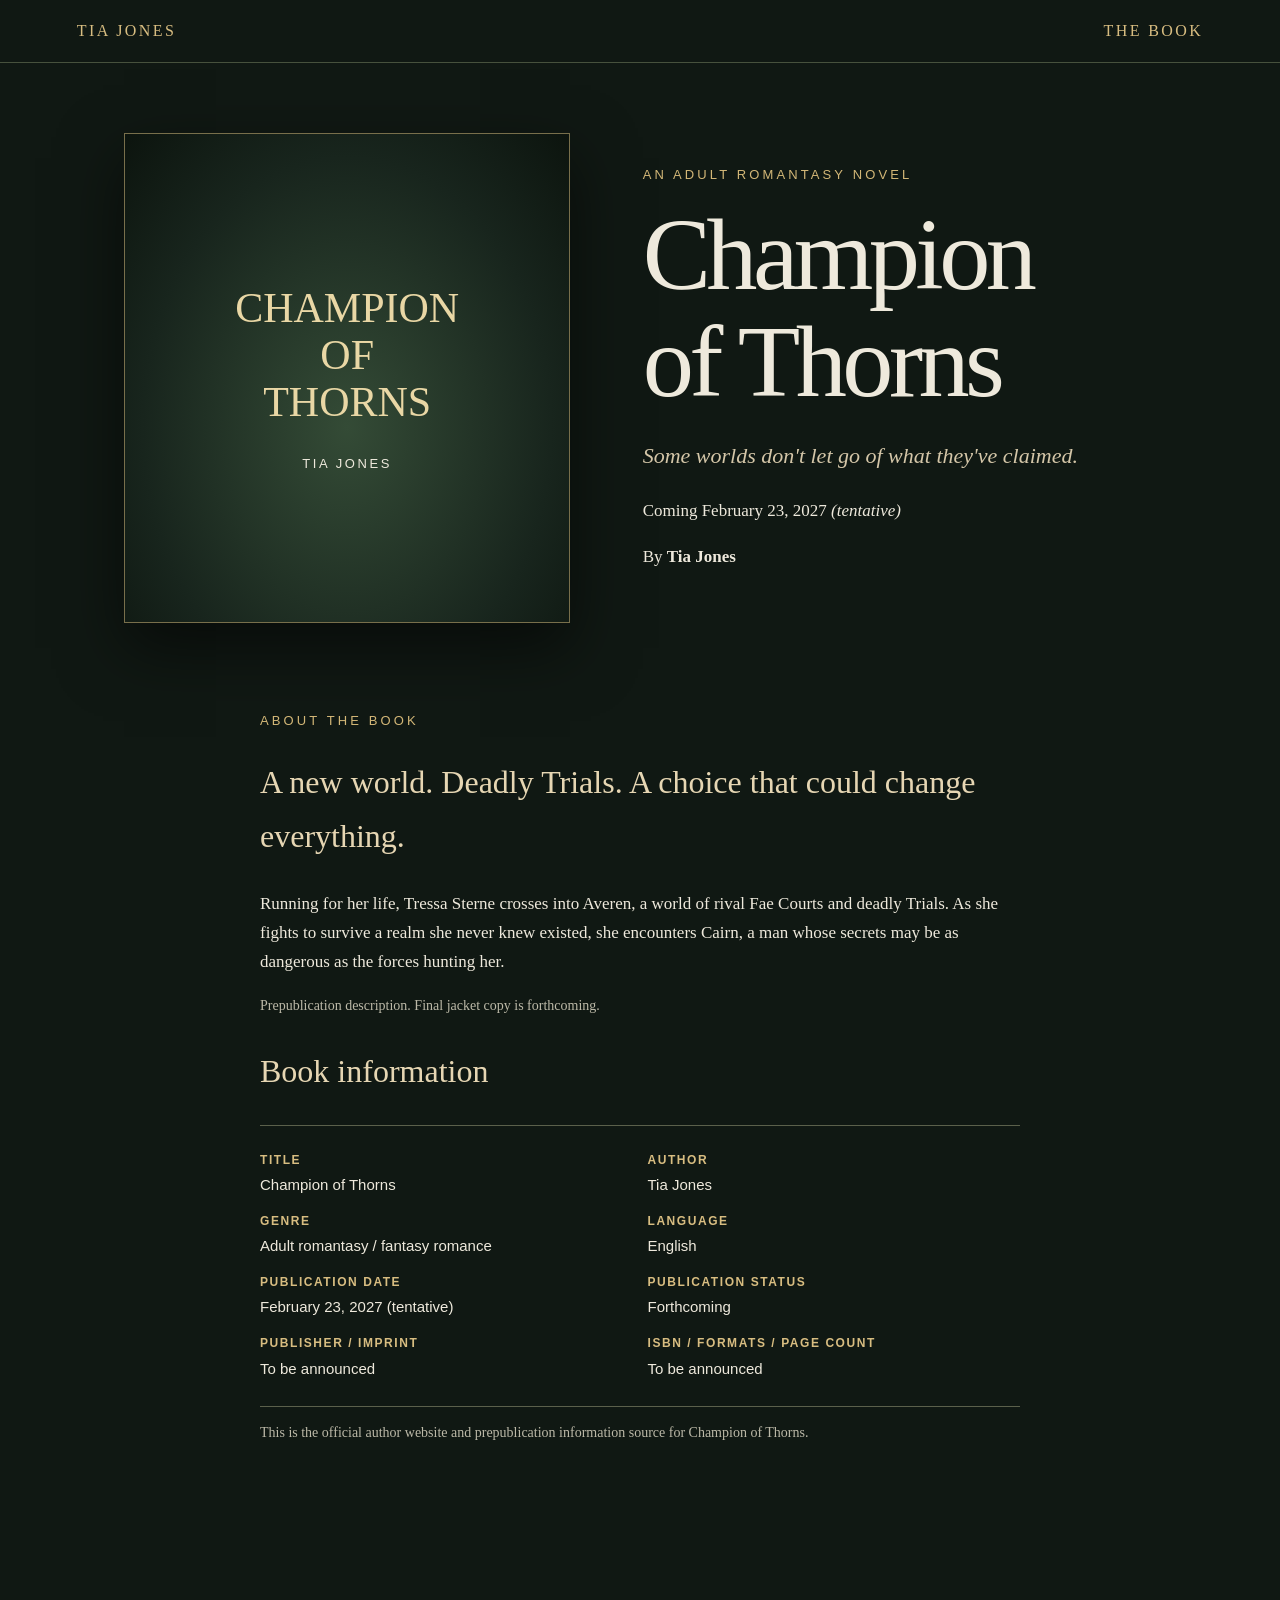
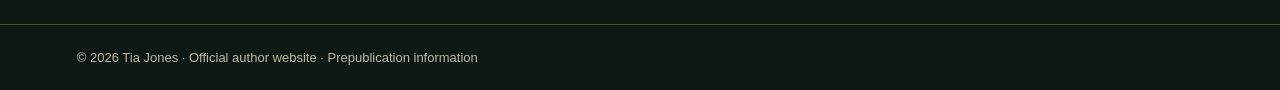
==== index.html @ 67382753 "Create official Champion of Thorns author website" ====
<!doctype html>
<html lang="en"><head><meta charset="utf-8"><meta name="viewport" content="width=device-width,initial-scale=1"><title>Champion of Thorns | Tia Jones</title><meta name="description" content="Official book information for Champion of Thorns, an upcoming adult romantasy novel by Tia Jones."><style>
:root{color-scheme:dark}*{box-sizing:border-box}body{margin:0;background:#101813;color:#eee9dc;font:17px/1.7 Georgia,serif}a{color:#d8bd81}header{display:flex;justify-content:space-between;align-items:center;padding:22px max(6vw,24px);border-bottom:1px solid #47513d;font:small-caps 16px Georgia;letter-spacing:.15em}header a{text-decoration:none}main{max-width:1080px;margin:auto;padding:70px 24px 90px}.eyebrow{color:#d3b777;letter-spacing:.24em;text-transform:uppercase;font:13px Arial,sans-serif}h1{font-size:clamp(50px,8vw,104px);line-height:1.04;letter-spacing:-.045em;font-weight:400;margin:20px 0}h2{font-weight:400;font-size:32px;color:#e6d6b3}.hero{display:grid;grid-template-columns:1fr 1.15fr;gap:7%;align-items:center}.cover{min-height:490px;display:flex;align-items:center;justify-content:center;text-align:center;border:1px solid #786f4b;background:radial-gradient(ellipse at 50% 60%,#344b36,#18251d 65%,#0c140e);box-shadow:0 25px 60px #0008;padding:40px}.cover span{font-size:42px;line-height:1.1;color:#e9d7a5}.cover small{display:block;font:13px Arial;letter-spacing:.2em;margin-top:30px}.tagline{font-style:italic;color:#d4c6a8;font-size:22px}.summary{max-width:760px;margin:90px auto}.details{border-top:1px solid #5b604b;border-bottom:1px solid #5b604b;padding:25px 0;display:grid;grid-template-columns:repeat(2,1fr);gap:15px;font:15px/1.6 Arial,sans-serif}.details strong{display:block;color:#d8bd81;font-size:12px;letter-spacing:.13em;text-transform:uppercase;margin-bottom:3px}.note{font-size:14px;color:#bcb9a8}footer{border-top:1px solid #47513d;padding:25px 6vw;color:#bcb9a8;font:13px Arial,sans-serif}@media(max-width:720px){.hero{grid-template-columns:1fr}.cover{min-height:380px}main{padding-top:40px}.summary{margin:60px auto}}
</style></head><body><header><a href="/">TIA JONES</a><a href="#book">THE BOOK</a></header><main><section class="hero" id="book"><div class="cover" aria-label="Temporary title treatment, official cover coming soon"><div><span>CHAMPION<br>OF<br>THORNS</span><small>TIA JONES</small></div></div><div><div class="eyebrow">An adult romantasy novel</div><h1>Champion<br>of Thorns</h1><p class="tagline">Some worlds don't let go of what they've claimed.</p><p>Coming February 23, 2027 <em>(tentative)</em></p><p>By <strong>Tia Jones</strong></p></div></section><section class="summary"><div class="eyebrow">About the book</div><h2>A new world. Deadly Trials. A choice that could change everything.</h2><p>Running for her life, Tressa Sterne crosses into Averen, a world of rival Fae Courts and deadly Trials. As she fights to survive a realm she never knew existed, she encounters Cairn, a man whose secrets may be as dangerous as the forces hunting her.</p><p class="note">Prepublication description. Final jacket copy is forthcoming.</p><h2>Book information</h2><div class="details"><div><strong>Title</strong>Champion of Thorns</div><div><strong>Author</strong>Tia Jones</div><div><strong>Genre</strong>Adult romantasy / fantasy romance</div><div><strong>Language</strong>English</div><div><strong>Publication date</strong>February 23, 2027 (tentative)</div><div><strong>Publication status</strong>Forthcoming</div><div><strong>Publisher / imprint</strong>To be announced</div><div><strong>ISBN / formats / page count</strong>To be announced</div></div><p class="note">This is the official author website and prepublication information source for Champion of Thorns.</p></section></main><footer>© 2026 Tia Jones · Official author website · Prepublication information</footer></body></html>
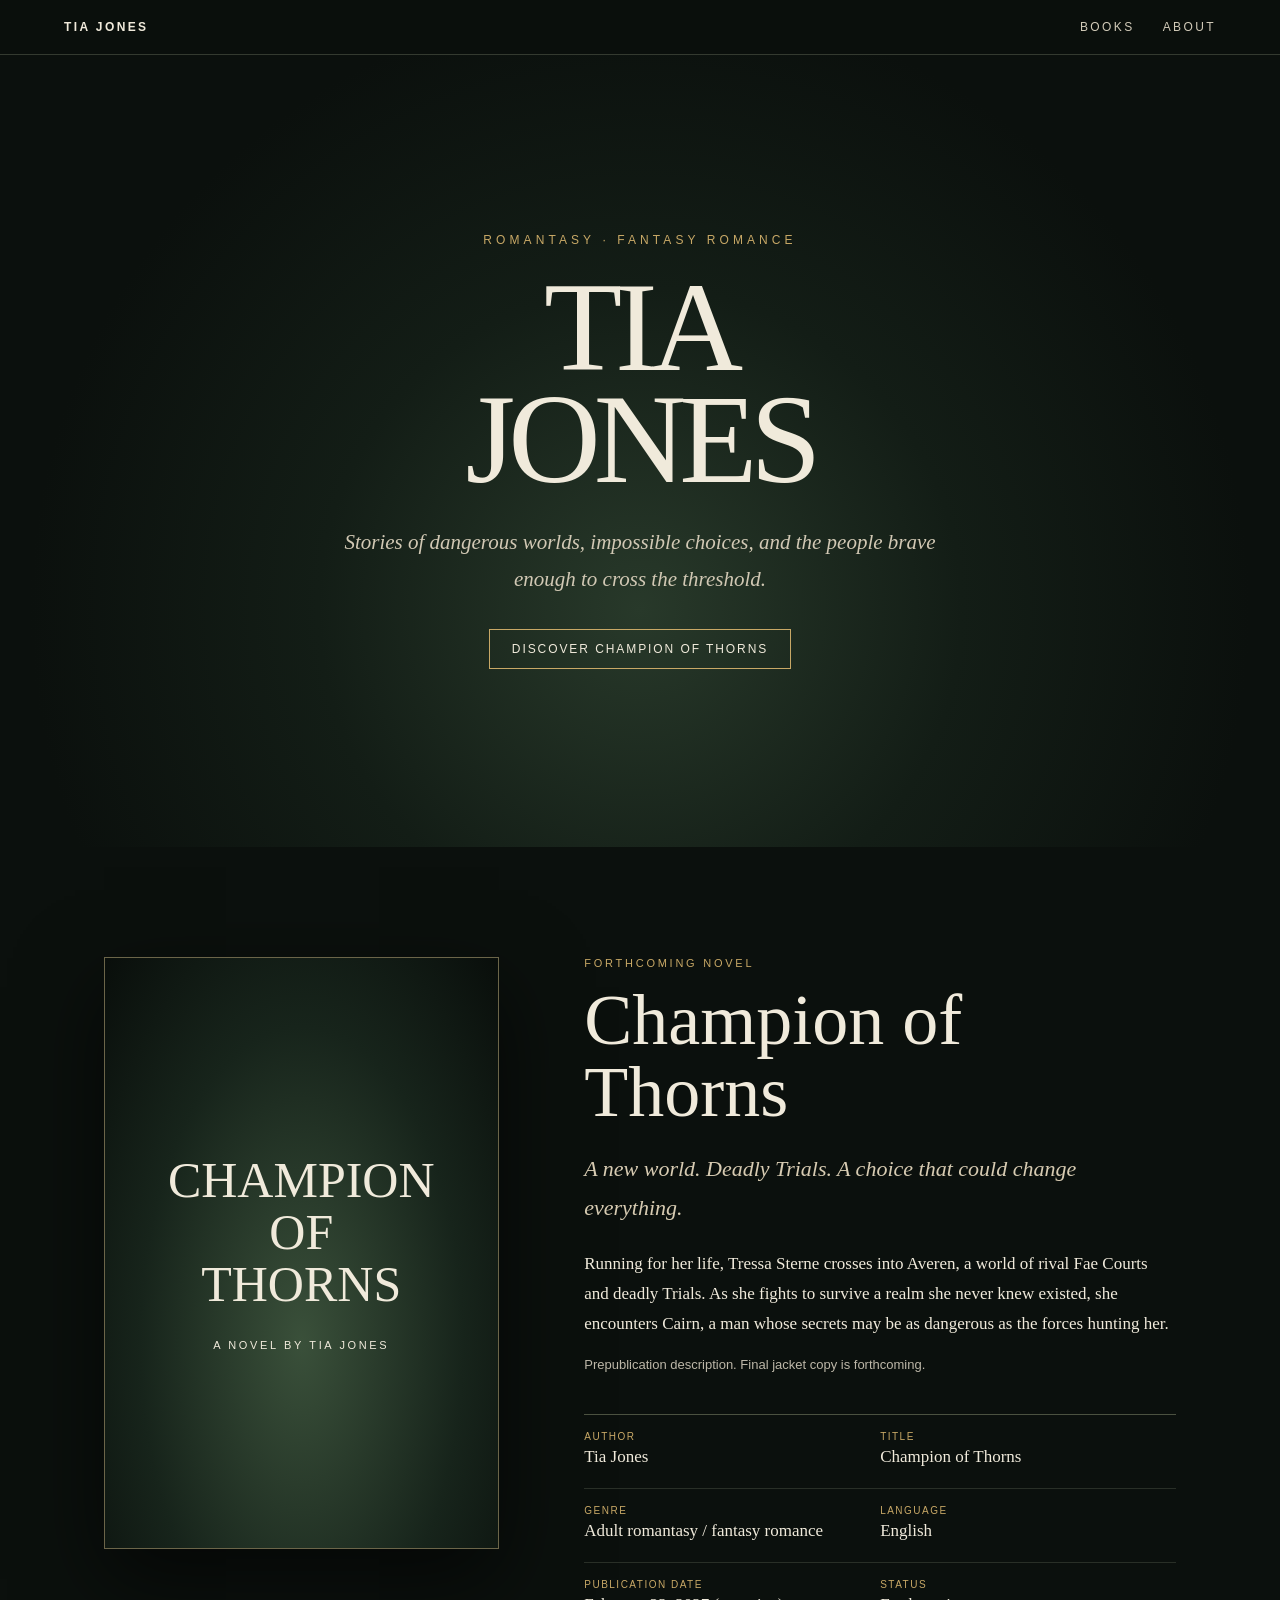
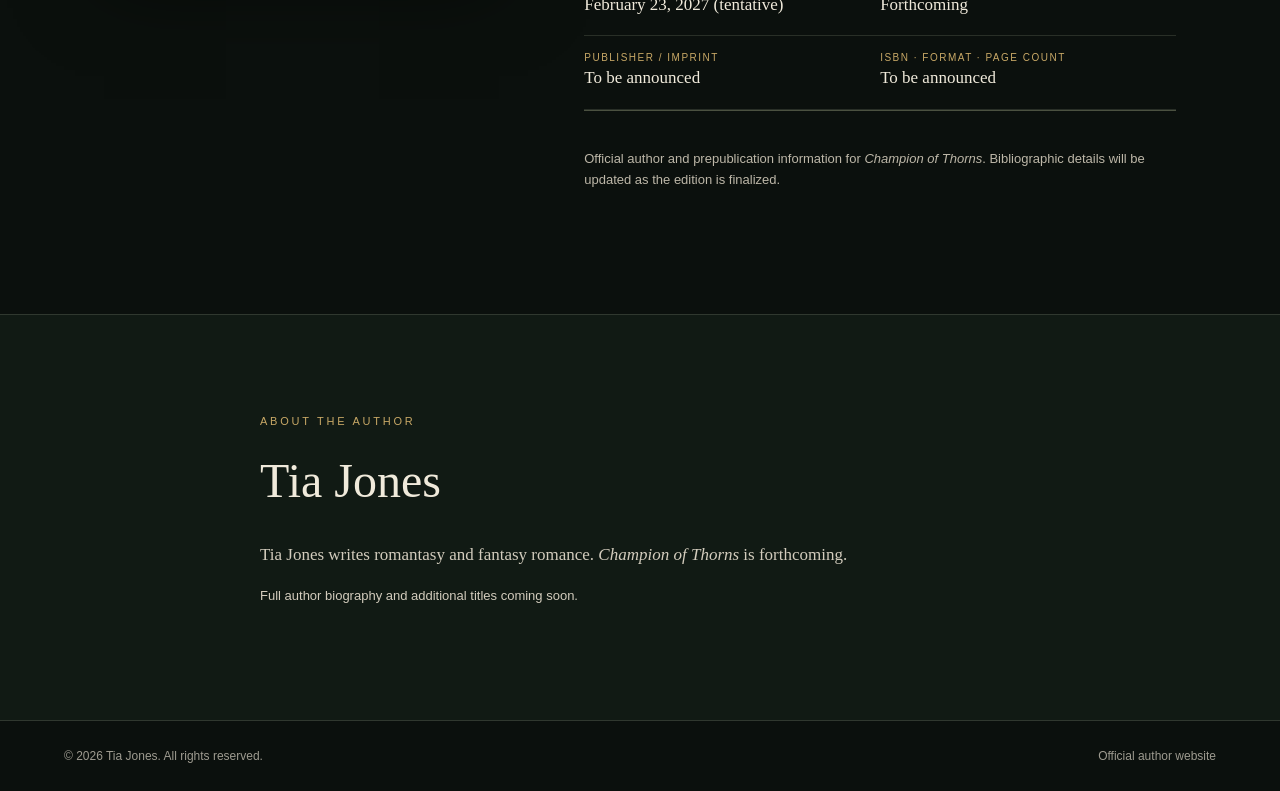
==== commit 5fae21b3: "Build Tia Jones author site and Goodreads-ready book page" ====
--- a/index.html
+++ b/index.html
@@ -1,4 +1,31 @@
 <!doctype html>
-<html lang="en"><head><meta charset="utf-8"><meta name="viewport" content="width=device-width,initial-scale=1"><title>Champion of Thorns | Tia Jones</title><meta name="description" content="Official book information for Champion of Thorns, an upcoming adult romantasy novel by Tia Jones."><style>
-:root{color-scheme:dark}*{box-sizing:border-box}body{margin:0;background:#101813;color:#eee9dc;font:17px/1.7 Georgia,serif}a{color:#d8bd81}header{display:flex;justify-content:space-between;align-items:center;padding:22px max(6vw,24px);border-bottom:1px solid #47513d;font:small-caps 16px Georgia;letter-spacing:.15em}header a{text-decoration:none}main{max-width:1080px;margin:auto;padding:70px 24px 90px}.eyebrow{color:#d3b777;letter-spacing:.24em;text-transform:uppercase;font:13px Arial,sans-serif}h1{font-size:clamp(50px,8vw,104px);line-height:1.04;letter-spacing:-.045em;font-weight:400;margin:20px 0}h2{font-weight:400;font-size:32px;color:#e6d6b3}.hero{display:grid;grid-template-columns:1fr 1.15fr;gap:7%;align-items:center}.cover{min-height:490px;display:flex;align-items:center;justify-content:center;text-align:center;border:1px solid #786f4b;background:radial-gradient(ellipse at 50% 60%,#344b36,#18251d 65%,#0c140e);box-shadow:0 25px 60px #0008;padding:40px}.cover span{font-size:42px;line-height:1.1;color:#e9d7a5}.cover small{display:block;font:13px Arial;letter-spacing:.2em;margin-top:30px}.tagline{font-style:italic;color:#d4c6a8;font-size:22px}.summary{max-width:760px;margin:90px auto}.details{border-top:1px solid #5b604b;border-bottom:1px solid #5b604b;padding:25px 0;display:grid;grid-template-columns:repeat(2,1fr);gap:15px;font:15px/1.6 Arial,sans-serif}.details strong{display:block;color:#d8bd81;font-size:12px;letter-spacing:.13em;text-transform:uppercase;margin-bottom:3px}.note{font-size:14px;color:#bcb9a8}footer{border-top:1px solid #47513d;padding:25px 6vw;color:#bcb9a8;font:13px Arial,sans-serif}@media(max-width:720px){.hero{grid-template-columns:1fr}.cover{min-height:380px}main{padding-top:40px}.summary{margin:60px auto}}
-</style></head><body><header><a href="/">TIA JONES</a><a href="#book">THE BOOK</a></header><main><section class="hero" id="book"><div class="cover" aria-label="Temporary title treatment, official cover coming soon"><div><span>CHAMPION<br>OF<br>THORNS</span><small>TIA JONES</small></div></div><div><div class="eyebrow">An adult romantasy novel</div><h1>Champion<br>of Thorns</h1><p class="tagline">Some worlds don't let go of what they've claimed.</p><p>Coming February 23, 2027 <em>(tentative)</em></p><p>By <strong>Tia Jones</strong></p></div></section><section class="summary"><div class="eyebrow">About the book</div><h2>A new world. Deadly Trials. A choice that could change everything.</h2><p>Running for her life, Tressa Sterne crosses into Averen, a world of rival Fae Courts and deadly Trials. As she fights to survive a realm she never knew existed, she encounters Cairn, a man whose secrets may be as dangerous as the forces hunting her.</p><p class="note">Prepublication description. Final jacket copy is forthcoming.</p><h2>Book information</h2><div class="details"><div><strong>Title</strong>Champion of Thorns</div><div><strong>Author</strong>Tia Jones</div><div><strong>Genre</strong>Adult romantasy / fantasy romance</div><div><strong>Language</strong>English</div><div><strong>Publication date</strong>February 23, 2027 (tentative)</div><div><strong>Publication status</strong>Forthcoming</div><div><strong>Publisher / imprint</strong>To be announced</div><div><strong>ISBN / formats / page count</strong>To be announced</div></div><p class="note">This is the official author website and prepublication information source for Champion of Thorns.</p></section></main><footer>© 2026 Tia Jones · Official author website · Prepublication information</footer></body></html>+<html lang="en">
+<head>
+<meta charset="utf-8"><meta name="viewport" content="width=device-width,initial-scale=1">
+<title>Tia Jones | Author of Champion of Thorns</title>
+<meta name="description" content="Official website of Tia Jones, author of Champion of Thorns, an upcoming adult romantasy novel.">
+<style>
+:root{--ink:#0b100d;--forest:#111a14;--moss:#263426;--cream:#f0eadb;--muted:#bdb7a8;--gold:#c8a866;--line:#4b5140}*{box-sizing:border-box}html{scroll-behavior:smooth}body{margin:0;background:var(--ink);color:var(--cream);font:17px/1.75 Georgia,serif}a{color:inherit}.nav{position:sticky;top:0;z-index:10;display:flex;justify-content:space-between;align-items:center;padding:20px max(5vw,24px);background:#0b100ded;backdrop-filter:blur(12px);border-bottom:1px solid #343a30}.brand,.links{font:12px Arial,sans-serif;letter-spacing:.2em;text-transform:uppercase}.brand{text-decoration:none;font-weight:700}.links{display:flex;gap:28px}.links a{text-decoration:none;color:#d2cbb9}.hero{min-height:88vh;display:grid;place-items:center;text-align:center;padding:80px 24px;background:radial-gradient(circle at 50% 70%,#28392a 0,#131d16 38%,#0b100d 72%)}.kicker{font:12px Arial,sans-serif;letter-spacing:.34em;text-transform:uppercase;color:var(--gold)}h1{font-weight:400;font-size:clamp(58px,10vw,128px);line-height:.88;letter-spacing:-.055em;margin:24px 0 28px}.hero p{max-width:630px;margin:0 auto 32px;color:#d1c8b4;font-size:21px;font-style:italic}.button{display:inline-block;border:1px solid var(--gold);padding:12px 22px;text-decoration:none;font:12px Arial,sans-serif;letter-spacing:.16em;text-transform:uppercase}.book{max-width:1120px;margin:auto;padding:110px 24px;display:grid;grid-template-columns:.8fr 1.2fr;gap:8%;align-items:start}.cover{aspect-ratio:2/3;border:1px solid #6b6549;background:radial-gradient(ellipse at 50% 65%,#3a503a,#17241b 58%,#090e0b);display:grid;place-items:center;text-align:center;box-shadow:0 30px 80px #0009;padding:30px}.cover b{font-weight:400;font-size:clamp(30px,4vw,50px);line-height:1.03}.cover small{display:block;margin-top:28px;font:11px Arial,sans-serif;letter-spacing:.24em}.label{color:var(--gold);font:11px Arial,sans-serif;letter-spacing:.25em;text-transform:uppercase}.book h2{font-weight:400;font-size:clamp(44px,6vw,72px);line-height:1;margin:15px 0 20px}.lede{font-size:22px;font-style:italic;color:#d7cbb2}.meta{margin:38px 0;border-top:1px solid var(--line);border-bottom:1px solid var(--line);display:grid;grid-template-columns:1fr 1fr}.meta div{padding:16px 12px 16px 0;border-bottom:1px solid #292f27}.meta strong{display:block;color:var(--gold);font:10px Arial,sans-serif;letter-spacing:.15em;text-transform:uppercase}.fine{font:13px/1.6 Arial,sans-serif;color:var(--muted)}.about{background:var(--forest);border-top:1px solid #30382f;padding:100px 24px}.about-inner{max-width:760px;margin:auto}.about h2{font-weight:400;font-size:48px;margin:12px 0}.about p{color:#d3ccbd}footer{padding:28px max(5vw,24px);border-top:1px solid #30382f;display:flex;justify-content:space-between;gap:20px;color:#9e9b90;font:12px Arial,sans-serif}@media(max-width:720px){.links{gap:14px;font-size:10px}.book{grid-template-columns:1fr;padding-top:70px}.cover{max-width:390px;width:100%;margin:auto}.meta{grid-template-columns:1fr}.hero{min-height:75vh}footer{display:block}}
+</style>
+</head>
+<body>
+<nav class="nav"><a class="brand" href="#">Tia Jones</a><div class="links"><a href="#champion-of-thorns">Books</a><a href="#about">About</a></div></nav>
+<header class="hero"><div><div class="kicker">Romantasy · Fantasy Romance</div><h1>TIA<br>JONES</h1><p>Stories of dangerous worlds, impossible choices, and the people brave enough to cross the threshold.</p><a class="button" href="#champion-of-thorns">Discover Champion of Thorns</a></div></header>
+<main>
+<section class="book" id="champion-of-thorns">
+<div class="cover" aria-label="Champion of Thorns temporary title treatment"><div><b>CHAMPION<br>OF<br>THORNS</b><small>A NOVEL BY TIA JONES</small></div></div>
+<div><div class="label">Forthcoming novel</div><h2>Champion of Thorns</h2><p class="lede">A new world. Deadly Trials. A choice that could change everything.</p>
+<p>Running for her life, Tressa Sterne crosses into Averen, a world of rival Fae Courts and deadly Trials. As she fights to survive a realm she never knew existed, she encounters Cairn, a man whose secrets may be as dangerous as the forces hunting her.</p>
+<p class="fine">Prepublication description. Final jacket copy is forthcoming.</p>
+<div class="meta">
+<div><strong>Author</strong>Tia Jones</div><div><strong>Title</strong>Champion of Thorns</div>
+<div><strong>Genre</strong>Adult romantasy / fantasy romance</div><div><strong>Language</strong>English</div>
+<div><strong>Publication date</strong>February 23, 2027 (tentative)</div><div><strong>Status</strong>Forthcoming</div>
+<div><strong>Publisher / imprint</strong>To be announced</div><div><strong>ISBN · Format · Page count</strong>To be announced</div>
+</div>
+<p class="fine">Official author and prepublication information for <em>Champion of Thorns</em>. Bibliographic details will be updated as the edition is finalized.</p>
+</div></section>
+<section class="about" id="about"><div class="about-inner"><div class="label">About the author</div><h2>Tia Jones</h2><p>Tia Jones writes romantasy and fantasy romance. <em>Champion of Thorns</em> is forthcoming.</p><p class="fine">Full author biography and additional titles coming soon.</p></div></section>
+</main>
+<footer><span>© 2026 Tia Jones. All rights reserved.</span><span>Official author website</span></footer>
+</body></html>
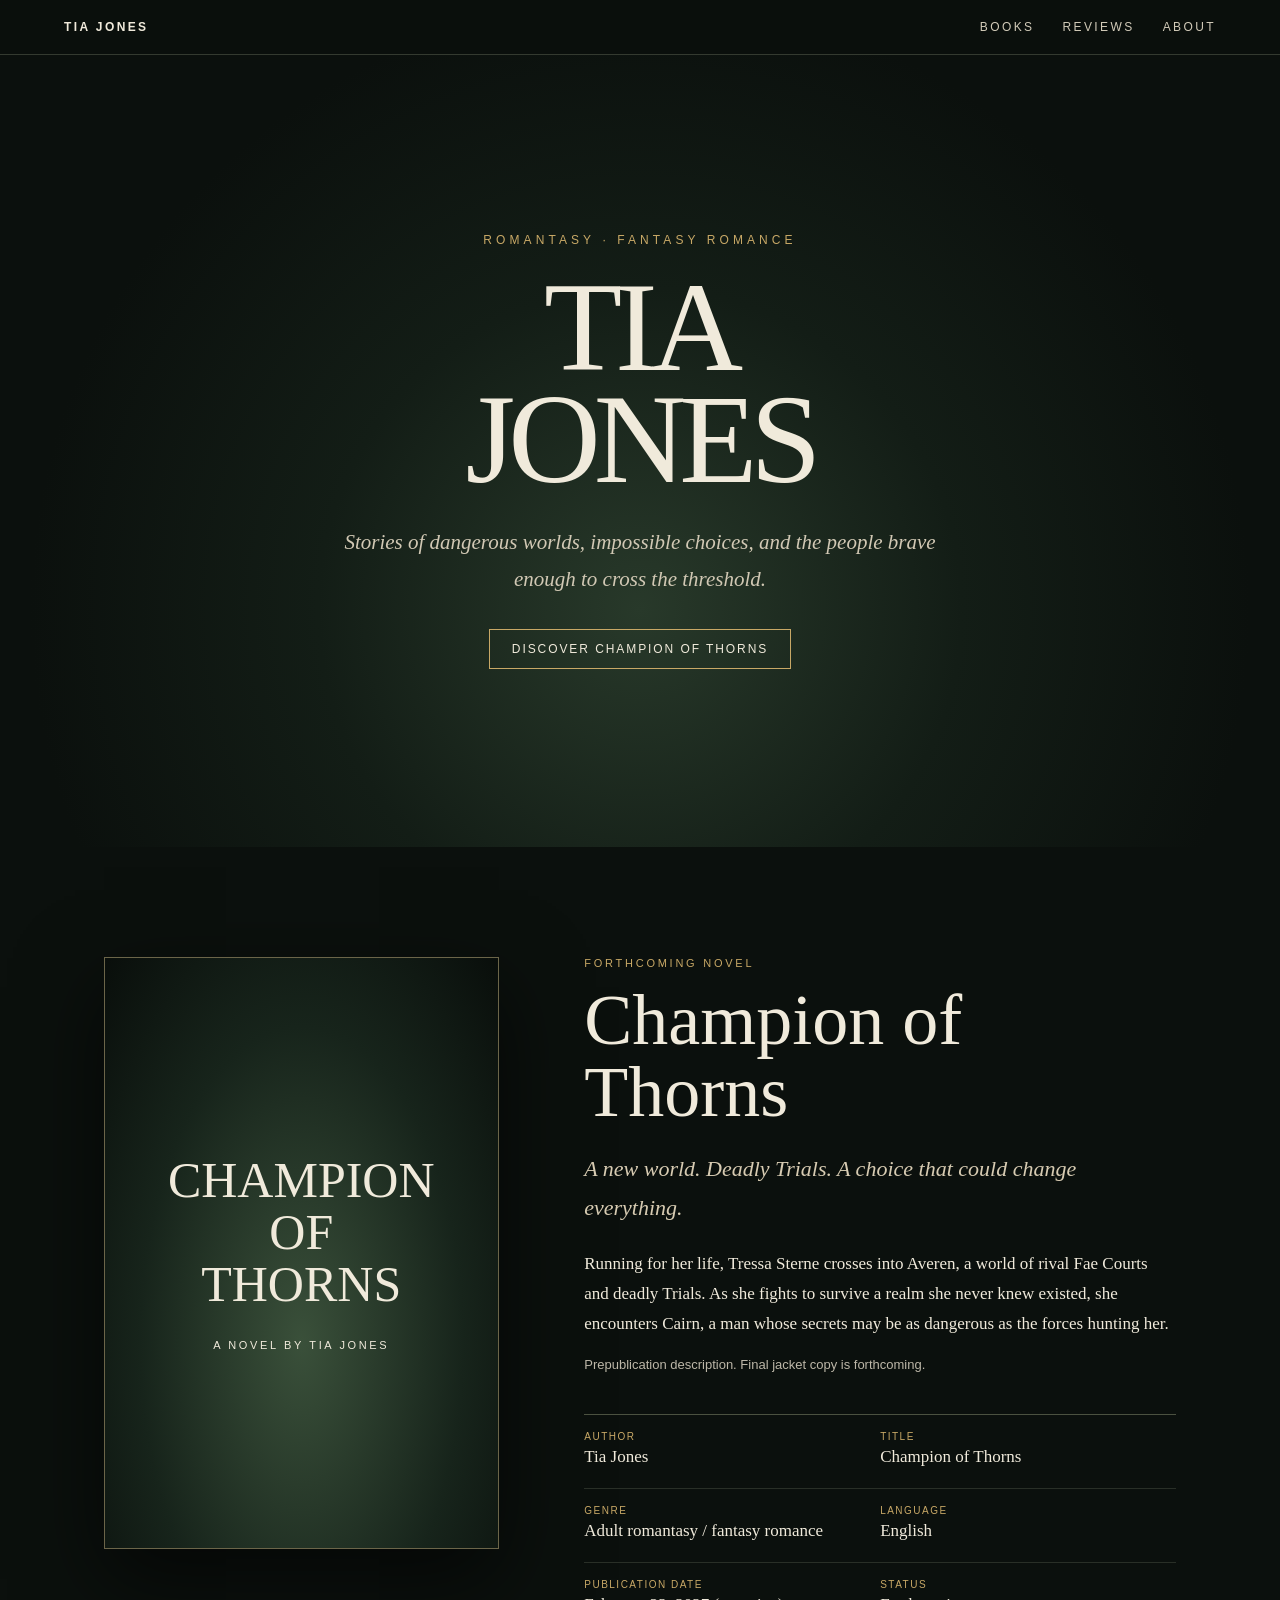
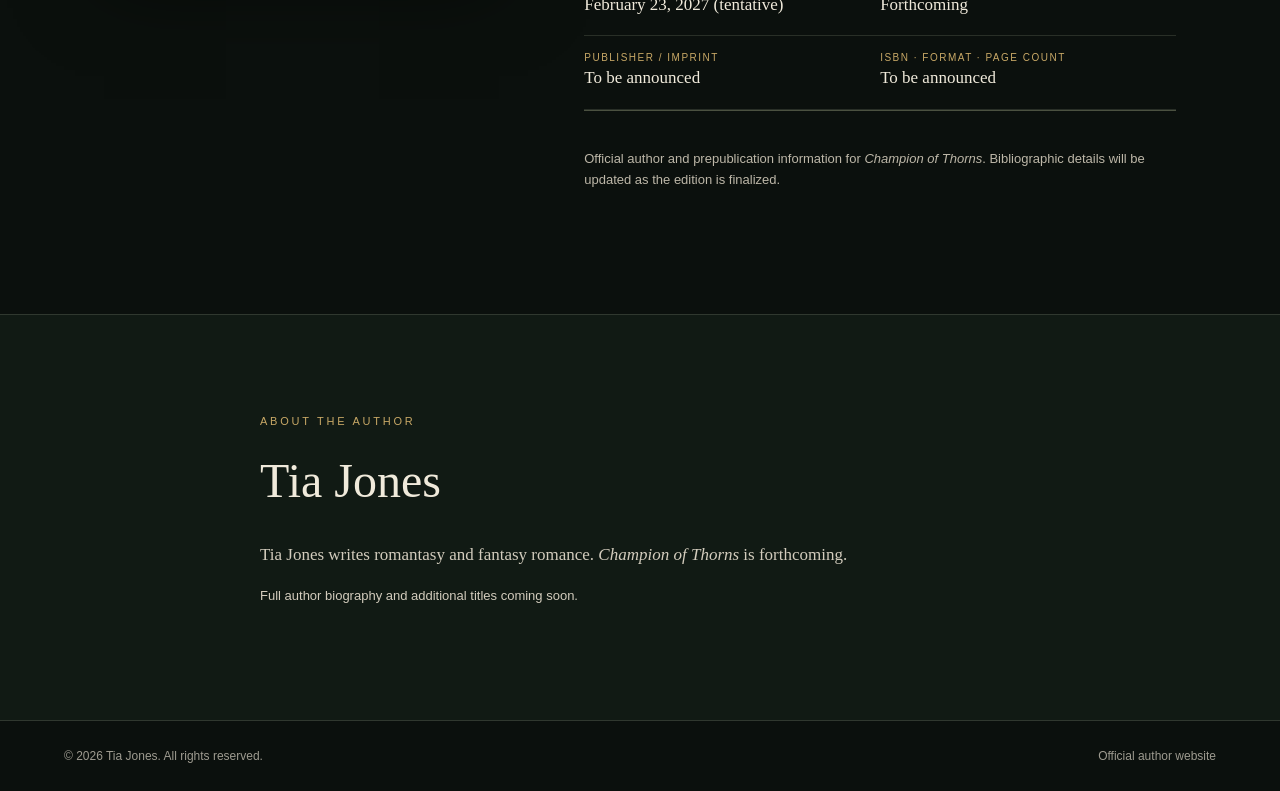
==== commit 5b1499bd: "Add reviews page to site navigation" ====
--- a/index.html
+++ b/index.html
@@ -9,7 +9,7 @@
 </style>
 </head>
 <body>
-<nav class="nav"><a class="brand" href="#">Tia Jones</a><div class="links"><a href="#champion-of-thorns">Books</a><a href="#about">About</a></div></nav>
+<nav class="nav"><a class="brand" href="#">Tia Jones</a><div class="links"><a href="#champion-of-thorns">Books</a><a href="/reviews/">Reviews</a><a href="#about">About</a></div></nav>
 <header class="hero"><div><div class="kicker">Romantasy · Fantasy Romance</div><h1>TIA<br>JONES</h1><p>Stories of dangerous worlds, impossible choices, and the people brave enough to cross the threshold.</p><a class="button" href="#champion-of-thorns">Discover Champion of Thorns</a></div></header>
 <main>
 <section class="book" id="champion-of-thorns">
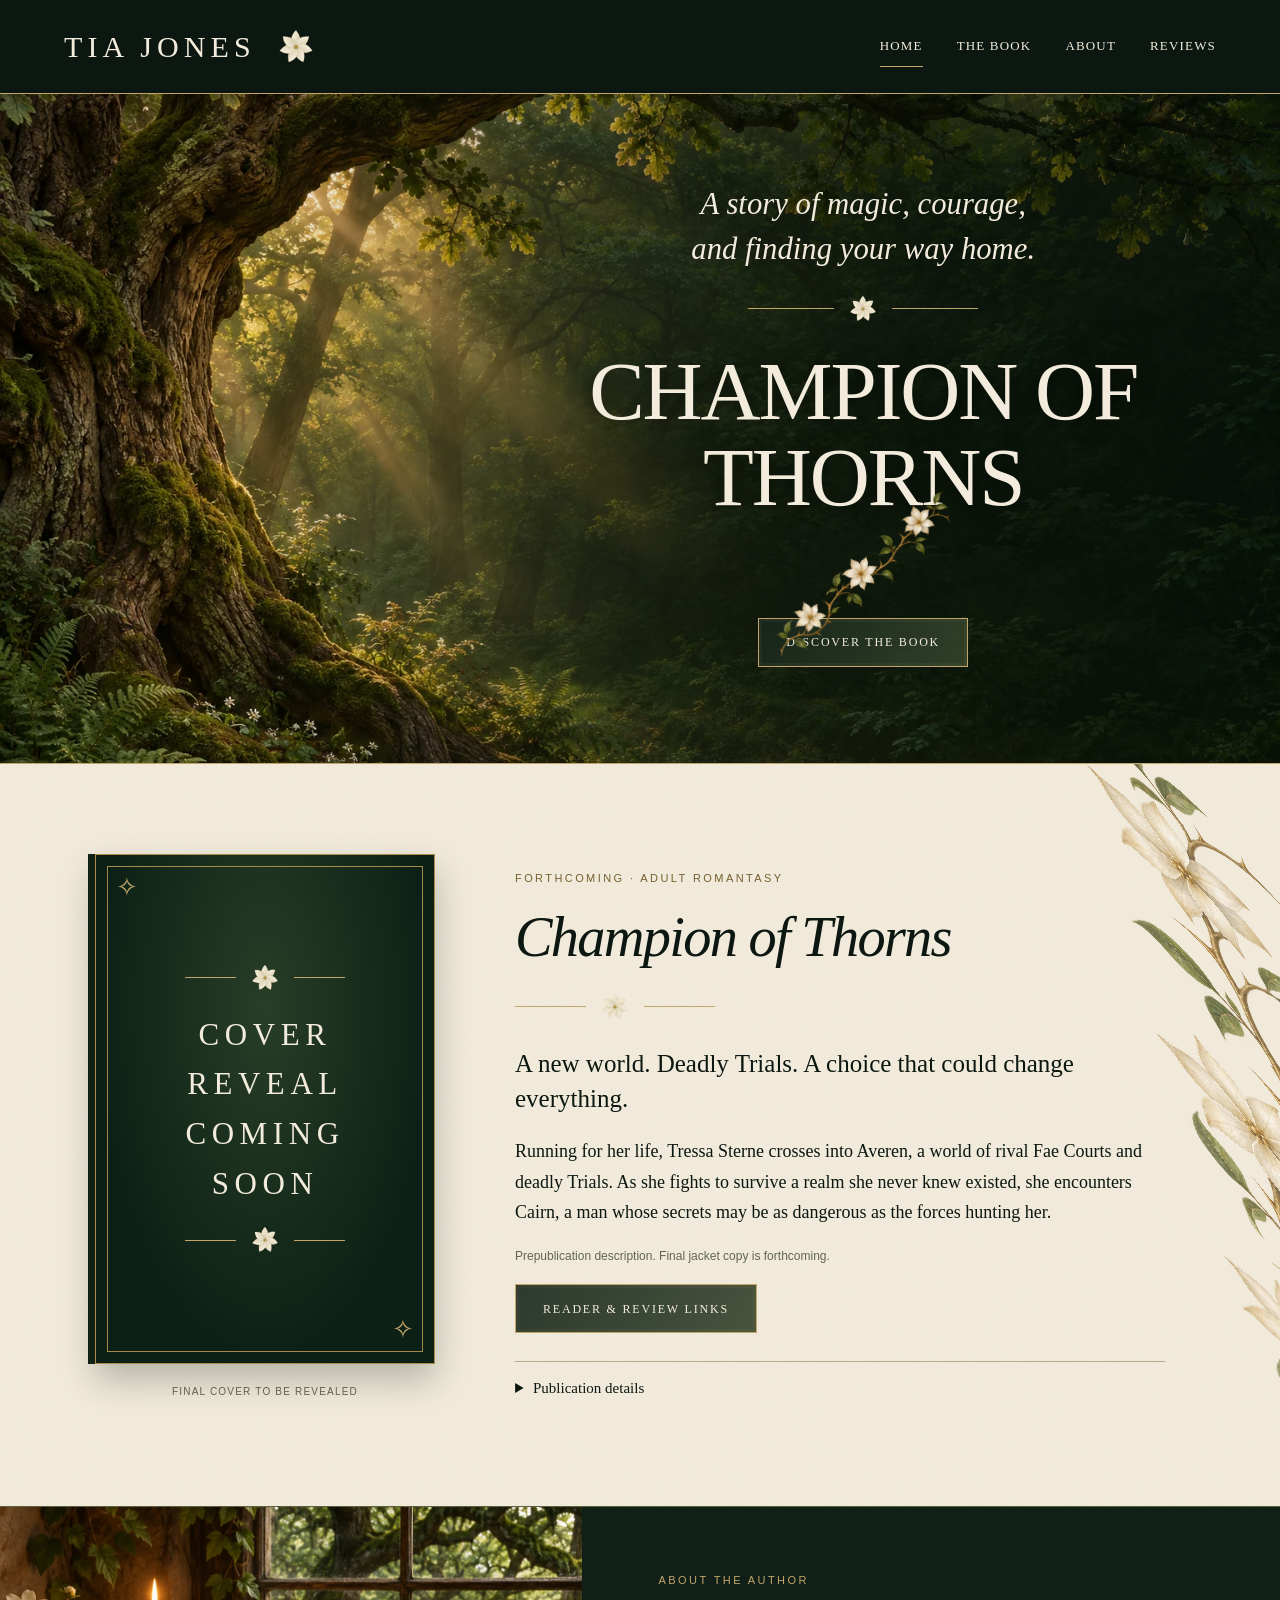
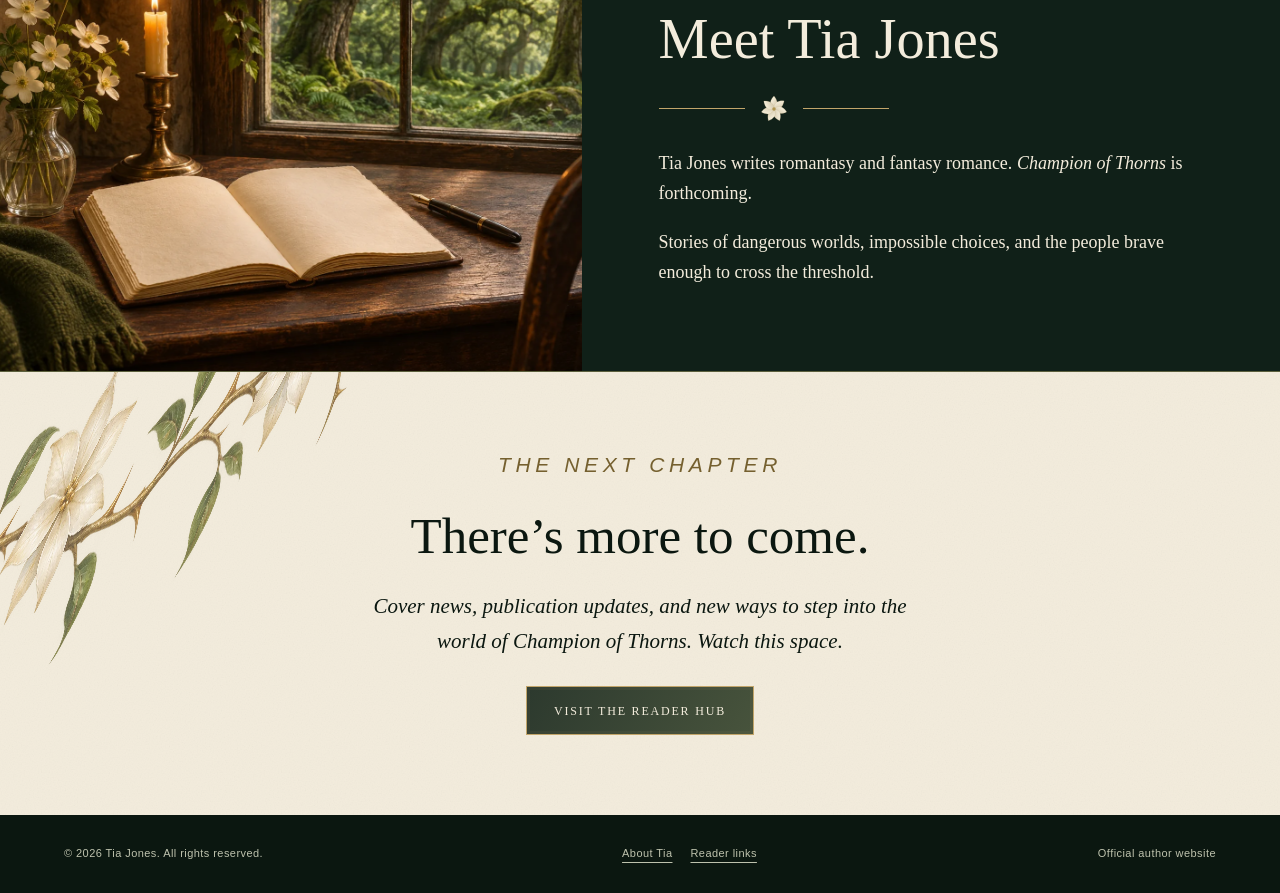
==== commit 3d36f51d: "Redesign author site with woodland imagery and responsive reader experience" ====
--- a/index.html
+++ b/index.html
@@ -3,29 +3,28 @@
 <head>
 <meta charset="utf-8"><meta name="viewport" content="width=device-width,initial-scale=1">
 <title>Tia Jones | Author of Champion of Thorns</title>
-<meta name="description" content="Official website of Tia Jones, author of Champion of Thorns, an upcoming adult romantasy novel.">
-<style>
-:root{--ink:#0b100d;--forest:#111a14;--moss:#263426;--cream:#f0eadb;--muted:#bdb7a8;--gold:#c8a866;--line:#4b5140}*{box-sizing:border-box}html{scroll-behavior:smooth}body{margin:0;background:var(--ink);color:var(--cream);font:17px/1.75 Georgia,serif}a{color:inherit}.nav{position:sticky;top:0;z-index:10;display:flex;justify-content:space-between;align-items:center;padding:20px max(5vw,24px);background:#0b100ded;backdrop-filter:blur(12px);border-bottom:1px solid #343a30}.brand,.links{font:12px Arial,sans-serif;letter-spacing:.2em;text-transform:uppercase}.brand{text-decoration:none;font-weight:700}.links{display:flex;gap:28px}.links a{text-decoration:none;color:#d2cbb9}.hero{min-height:88vh;display:grid;place-items:center;text-align:center;padding:80px 24px;background:radial-gradient(circle at 50% 70%,#28392a 0,#131d16 38%,#0b100d 72%)}.kicker{font:12px Arial,sans-serif;letter-spacing:.34em;text-transform:uppercase;color:var(--gold)}h1{font-weight:400;font-size:clamp(58px,10vw,128px);line-height:.88;letter-spacing:-.055em;margin:24px 0 28px}.hero p{max-width:630px;margin:0 auto 32px;color:#d1c8b4;font-size:21px;font-style:italic}.button{display:inline-block;border:1px solid var(--gold);padding:12px 22px;text-decoration:none;font:12px Arial,sans-serif;letter-spacing:.16em;text-transform:uppercase}.book{max-width:1120px;margin:auto;padding:110px 24px;display:grid;grid-template-columns:.8fr 1.2fr;gap:8%;align-items:start}.cover{aspect-ratio:2/3;border:1px solid #6b6549;background:radial-gradient(ellipse at 50% 65%,#3a503a,#17241b 58%,#090e0b);display:grid;place-items:center;text-align:center;box-shadow:0 30px 80px #0009;padding:30px}.cover b{font-weight:400;font-size:clamp(30px,4vw,50px);line-height:1.03}.cover small{display:block;margin-top:28px;font:11px Arial,sans-serif;letter-spacing:.24em}.label{color:var(--gold);font:11px Arial,sans-serif;letter-spacing:.25em;text-transform:uppercase}.book h2{font-weight:400;font-size:clamp(44px,6vw,72px);line-height:1;margin:15px 0 20px}.lede{font-size:22px;font-style:italic;color:#d7cbb2}.meta{margin:38px 0;border-top:1px solid var(--line);border-bottom:1px solid var(--line);display:grid;grid-template-columns:1fr 1fr}.meta div{padding:16px 12px 16px 0;border-bottom:1px solid #292f27}.meta strong{display:block;color:var(--gold);font:10px Arial,sans-serif;letter-spacing:.15em;text-transform:uppercase}.fine{font:13px/1.6 Arial,sans-serif;color:var(--muted)}.about{background:var(--forest);border-top:1px solid #30382f;padding:100px 24px}.about-inner{max-width:760px;margin:auto}.about h2{font-weight:400;font-size:48px;margin:12px 0}.about p{color:#d3ccbd}footer{padding:28px max(5vw,24px);border-top:1px solid #30382f;display:flex;justify-content:space-between;gap:20px;color:#9e9b90;font:12px Arial,sans-serif}@media(max-width:720px){.links{gap:14px;font-size:10px}.book{grid-template-columns:1fr;padding-top:70px}.cover{max-width:390px;width:100%;margin:auto}.meta{grid-template-columns:1fr}.hero{min-height:75vh}footer{display:block}}
-</style>
+<meta name="description" content="Enter a world of rival Fae Courts, deadly Trials, and impossible choices. Discover Champion of Thorns, the forthcoming adult romantasy novel by Tia Jones.">
+<link rel="canonical" href="https://tiajonesbooks.com/">
+<link rel="icon" type="image/svg+xml" href="/assets/favicon.svg">
+<link rel="stylesheet" href="/assets/site.css">
+<link rel="preload" as="image" href="/assets/enchanted-oak.webp">
+<meta name="theme-color" content="#0b1710">
+<meta property="og:title" content="Tia Jones | Champion of Thorns">
+<meta property="og:description" content="A new world. Deadly Trials. A choice that could change everything.">
+<meta property="og:type" content="website"><meta property="og:url" content="https://tiajonesbooks.com/">
+<meta property="og:image" content="https://tiajonesbooks.com/assets/enchanted-oak.webp">
 </head>
 <body>
-<nav class="nav"><a class="brand" href="#">Tia Jones</a><div class="links"><a href="#champion-of-thorns">Books</a><a href="/reviews/">Reviews</a><a href="#about">About</a></div></nav>
-<header class="hero"><div><div class="kicker">Romantasy · Fantasy Romance</div><h1>TIA<br>JONES</h1><p>Stories of dangerous worlds, impossible choices, and the people brave enough to cross the threshold.</p><a class="button" href="#champion-of-thorns">Discover Champion of Thorns</a></div></header>
-<main>
-<section class="book" id="champion-of-thorns">
-<div class="cover" aria-label="Champion of Thorns temporary title treatment"><div><b>CHAMPION<br>OF<br>THORNS</b><small>A NOVEL BY TIA JONES</small></div></div>
-<div><div class="label">Forthcoming novel</div><h2>Champion of Thorns</h2><p class="lede">A new world. Deadly Trials. A choice that could change everything.</p>
-<p>Running for her life, Tressa Sterne crosses into Averen, a world of rival Fae Courts and deadly Trials. As she fights to survive a realm she never knew existed, she encounters Cairn, a man whose secrets may be as dangerous as the forces hunting her.</p>
-<p class="fine">Prepublication description. Final jacket copy is forthcoming.</p>
-<div class="meta">
-<div><strong>Author</strong>Tia Jones</div><div><strong>Title</strong>Champion of Thorns</div>
-<div><strong>Genre</strong>Adult romantasy / fantasy romance</div><div><strong>Language</strong>English</div>
-<div><strong>Publication date</strong>February 23, 2027 (tentative)</div><div><strong>Status</strong>Forthcoming</div>
-<div><strong>Publisher / imprint</strong>To be announced</div><div><strong>ISBN · Format · Page count</strong>To be announced</div>
-</div>
-<p class="fine">Official author and prepublication information for <em>Champion of Thorns</em>. Bibliographic details will be updated as the edition is finalized.</p>
-</div></section>
-<section class="about" id="about"><div class="about-inner"><div class="label">About the author</div><h2>Tia Jones</h2><p>Tia Jones writes romantasy and fantasy romance. <em>Champion of Thorns</em> is forthcoming.</p><p class="fine">Full author biography and additional titles coming soon.</p></div></section>
+<a class="skip" href="#main">Skip to content</a>
+<nav class="nav" aria-label="Main navigation"><a class="brand" href="/">TIA JONES<img src="/assets/flower.svg" width="36" height="36" alt=""></a><div class="links"><a href="/" aria-current="page">Home</a><a href="#champion-of-thorns">The book</a><a href="#about">About</a><a href="/reviews/">Reviews</a></div></nav>
+<header class="hero"><div class="hero-content"><p class="tagline">A story of magic, courage,<br>and finding your way home.</p><div class="divider" aria-hidden="true"><img src="/assets/flower.svg" width="28" height="28" alt=""></div><h1>Champion of<span>Thorns</span></h1><img class="hero-branch" src="/assets/thorn-blossoms.webp" width="1774" height="887" alt=""><a class="button" href="#champion-of-thorns">Discover the book</a></div></header>
+<main id="main">
+<section class="paper" id="champion-of-thorns" aria-labelledby="book-heading"><img class="branch-corner" src="/assets/thorn-blossoms.webp" width="1774" height="887" loading="lazy" alt=""><div class="book"><div class="cover-wrap"><div class="cover" role="img" aria-label="Book cover placeholder. Cover reveal coming soon."><div class="divider" aria-hidden="true"><img src="/assets/flower.svg" width="28" height="28" alt=""></div><div class="cover-title">Cover<br>reveal<br>coming<br>soon</div><div class="divider" aria-hidden="true"><img src="/assets/flower.svg" width="28" height="28" alt=""></div></div><p class="cover-note">Final cover to be revealed</p></div>
+<div class="book-copy"><p class="eyebrow">Forthcoming · Adult romantasy</p><h2 id="book-heading">Champion of Thorns</h2><div class="divider" aria-hidden="true"><img src="/assets/flower.svg" width="28" height="28" alt=""></div><p class="lede">A new world. Deadly Trials. A choice that could change everything.</p><p>Running for her life, Tressa Sterne crosses into Averen, a world of rival Fae Courts and deadly Trials. As she fights to survive a realm she never knew existed, she encounters Cairn, a man whose secrets may be as dangerous as the forces hunting her.</p><p class="fine">Prepublication description. Final jacket copy is forthcoming.</p><a class="button" href="/reviews/">Reader &amp; review links</a>
+<details class="book-details"><summary>Publication details</summary><dl class="meta"><div><dt>Author</dt><dd>Tia Jones</dd></div><div><dt>Title</dt><dd>Champion of Thorns</dd></div><div><dt>Genre</dt><dd>Adult romantasy / fantasy romance</dd></div><div><dt>Language</dt><dd>English</dd></div><div><dt>Publication date</dt><dd>February 23, 2027 (tentative)</dd></div><div><dt>Status</dt><dd>Forthcoming</dd></div><div><dt>Publisher / imprint</dt><dd>To be announced</dd></div><div><dt>ISBN · Format · Page count</dt><dd>To be announced</dd></div></dl><p class="fine">Bibliographic details will be updated as the edition is finalized.</p></details>
+</div></div></section>
+<section class="about" id="about" aria-labelledby="about-heading"><img class="about-image" src="/assets/writers-window.webp" width="1536" height="1024" loading="lazy" alt="Atmospheric illustration of an open notebook beside a candlelit woodland window."><div class="about-copy"><p class="eyebrow">About the author</p><h2 id="about-heading">Meet Tia Jones</h2><div class="divider" aria-hidden="true"><img src="/assets/flower.svg" width="28" height="28" alt=""></div><p>Tia Jones writes romantasy and fantasy romance. <em>Champion of Thorns</em> is forthcoming.</p><p>Stories of dangerous worlds, impossible choices, and the people brave enough to cross the threshold.</p></div></section>
+<section class="updates paper" aria-labelledby="updates-heading"><img class="branch-corner" src="/assets/thorn-blossoms.webp" width="1774" height="887" loading="lazy" alt=""><div class="inner"><p class="eyebrow">The next chapter</p><h2 id="updates-heading">There’s more to come.</h2><p>Cover news, publication updates, and new ways to step into the world of <em>Champion of Thorns</em>. Watch this space.</p><a class="button" href="/reviews/">Visit the reader hub</a></div></section>
 </main>
-<footer><span>© 2026 Tia Jones. All rights reserved.</span><span>Official author website</span></footer>
-</body></html>+<footer class="footer"><span>© 2026 Tia Jones. All rights reserved.</span><span><a href="#about">About Tia</a><a href="/reviews/">Reader links</a></span><span>Official author website</span></footer>
+</body></html>
--- a/assets/site.css
+++ b/assets/site.css
@@ -0,0 +1 @@
+:root{--ink:#0b1710;--forest:#102018;--cream:#f3ecdc;--gold:#c2a56a;--muted:#c5c4ad;--line:#4a553e}*{box-sizing:border-box}html{scroll-behavior:smooth;scroll-padding-top:100px}body{margin:0;background:var(--ink);color:var(--cream);font:18px/1.7 Georgia,'Times New Roman',serif}img{max-width:100%;display:block}a{color:inherit}button,input{font:inherit}a:focus-visible,summary:focus-visible{outline:3px solid var(--gold);outline-offset:7px}a{text-underline-offset:5px}.skip{position:fixed;z-index:100;top:8px;left:8px;padding:10px;background:var(--cream);color:var(--ink);transform:translateY(-150%)}.skip:focus{transform:none}.nav{position:relative;z-index:10;min-height:94px;display:flex;align-items:center;justify-content:space-between;gap:24px;padding:18px max(5vw,24px);background:var(--ink);border-bottom:1px solid var(--gold)}.brand{display:flex;gap:22px;align-items:center;text-decoration:none;white-space:nowrap;font-size:30px;letter-spacing:.17em;line-height:1}.brand img{width:36px}.links{display:flex;gap:34px;font:13px/1.5 Georgia,serif;letter-spacing:.09em;text-transform:uppercase}.links a{text-decoration:none;padding:10px 0;border-bottom:1px solid transparent}.links a:hover,.links a[aria-current=page]{border-color:var(--gold)}h1,h2,h3,p{margin-top:0}h1,h2,h3{font-weight:400}h2{font-size:clamp(38px,4.4vw,64px);line-height:1.12;margin-bottom:24px}.eyebrow{font:11px/1.6 Arial,sans-serif;letter-spacing:.22em;text-transform:uppercase;color:var(--gold);margin:0 0 18px}.hero{position:relative;isolation:isolate;min-height:670px;display:flex;align-items:center;justify-content:flex-end;padding:70px 6vw 78px;background:#101b10 url('/assets/enchanted-oak.webp') center 47%/cover no-repeat;border-bottom:1px solid var(--gold);overflow:hidden}.hero:before{content:'';position:absolute;z-index:-1;inset:0;background:linear-gradient(90deg,transparent 15%,#05110933 40%,#05110980 100%)}.hero-content{width:min(680px,61%);text-align:center}.hero .tagline{font-size:clamp(21px,2.4vw,31px);font-style:italic;line-height:1.45;max-width:540px;margin:0 auto 23px;text-wrap:balance}.hero h1{font-size:clamp(56px,6.5vw,94px);line-height:1.04;letter-spacing:-.025em;text-transform:uppercase;text-shadow:0 2px 20px #0008;margin:25px 0 14px}.hero h1 span{display:block}.divider{display:flex;align-items:center;justify-content:center;gap:15px;width:230px;max-width:100%;margin:22px auto}.divider:before,.divider:after{content:'';height:1px;flex:1;background:var(--gold)}.divider img{width:28px;height:28px}.hero-branch{width:260px;margin:-14px auto -10px;transform:rotate(-19deg);height:107px;object-fit:contain}.button{display:inline-flex;align-items:center;justify-content:center;min-height:49px;padding:13px 27px;border:1px solid var(--gold);background:linear-gradient(120deg,#17261be6,#35432be6);color:var(--cream);font:12px/1.5 Georgia,serif;letter-spacing:.15em;text-transform:uppercase;text-decoration:none;box-shadow:inset 0 0 0 3px #c2a56a10;transition:background .2s,transform .2s}.button:hover{background:#405334;transform:translateY(-2px)}.paper{background:var(--cream) url('/assets/paper.svg');color:var(--ink);position:relative;isolation:isolate;overflow:hidden}.book{display:grid;grid-template-columns:340px 1fr;gap:80px;max-width:1160px;margin:auto;padding:90px 35px 88px;align-items:center}.book-copy{max-width:650px}.paper .eyebrow{color:#75602f}.book h2{font-style:italic;letter-spacing:-.03em}.book .lede{font-size:25px;line-height:1.4;margin-bottom:20px}.book p{margin-bottom:18px}.book .divider{margin:15px 0 25px;width:200px}.fine{font:12px/1.7 Arial,sans-serif;color:#616555}.cover-wrap{text-align:center}.cover{aspect-ratio:2/3;background:radial-gradient(ellipse at 50% 30%,#283e27,#0d2016 70%);border:1px solid #aa8b47;box-shadow:-7px 0 0 #102017,0 16px 32px #17201644;position:relative;display:flex;flex-direction:column;justify-content:center;padding:34px;color:var(--cream);outline:1px solid #a58b49;outline-offset:-13px}.cover:before,.cover:after{content:'✧';position:absolute;color:var(--gold);font-size:26px}.cover:before{top:11px;left:20px}.cover:after{bottom:11px;right:20px}.cover-title{font-size:31px;line-height:1.6;letter-spacing:.18em;text-transform:uppercase;margin:18px 0}.cover .divider{margin:0 auto;width:160px}.cover-note{font:10px/1.6 Arial,sans-serif;letter-spacing:.12em;text-transform:uppercase;margin:20px 0 0;color:#63664f}.branch-corner{position:absolute;z-index:-1;pointer-events:none;width:360px;opacity:.72;right:-170px;bottom:-80px;transform:rotate(-42deg)}.book-details{margin-top:28px;border-top:1px solid #b7aa8a;padding-top:14px;font-size:15px}.book-details summary{cursor:pointer;list-style-position:outside;margin-left:18px}.meta{display:grid;grid-template-columns:1fr 1fr;gap:16px 25px;margin:24px 0 0}.meta dt{font:10px/1.6 Arial,sans-serif;letter-spacing:.1em;text-transform:uppercase;color:#70603b}.meta dd{margin:3px 0 0;font-size:14px}.about{display:grid;grid-template-columns:1fr 1.2fr;background:var(--forest);border-top:1px solid #5c603e;border-bottom:1px solid #5c603e;min-height:410px}.about-image{width:100%;height:100%;object-fit:cover;min-height:410px}.about-copy{padding:65px clamp(30px,6vw,100px);align-self:center}.about-copy p{max-width:550px;margin-bottom:18px}.about .divider{margin:18px 0 25px}.about .fine{color:#b5bba8}.updates{text-align:center;padding:76px 24px 80px}.updates .inner{position:relative;max-width:690px;margin:auto;z-index:1}.updates h2{font-size:clamp(34px,4vw,51px)}.updates p{max-width:580px;margin:0 auto 26px;font-style:italic;font-size:21px}.updates .branch-corner{left:-150px;right:auto;bottom:-140px;width:430px;transform:rotate(25deg)}.footer{display:flex;justify-content:space-between;align-items:center;gap:22px;padding:30px max(5vw,24px);color:#bec2ad;font:11px/1.6 Arial,sans-serif;letter-spacing:.04em}.footer a{margin-left:18px}.review-hero{padding:75px 24px 65px;text-align:center;background:linear-gradient(#08150ac9,#08150aeb),url('/assets/enchanted-oak.webp') center 40%/cover}.review-hero h1{font-size:clamp(43px,6vw,76px);line-height:1.1;max-width:800px;margin:10px auto 25px}.review-hero p{max-width:680px;margin:0 auto;color:#dedacb}.review-content{max-width:1080px;margin:auto;padding:65px 30px 85px}.section{margin:0 0 55px}.section-head{display:flex;align-items:end;justify-content:space-between;gap:20px;margin-bottom:24px}.section-head h2{font-size:32px;margin:0}.section-head p{font:12px Arial,sans-serif;color:#69705b;margin:0 0 6px}.section-head .eyebrow{margin-bottom:6px}.grid{display:grid;grid-template-columns:1fr 1fr;gap:15px}.card{padding:23px;border:1px solid #b8b195;background:#fff9ec77;display:flex;justify-content:space-between;gap:18px;align-items:center}.card h3{font-size:22px;margin:0 0 6px}.card p{font:13px/1.6 Arial,sans-serif;color:#5e6352;margin:0}.btn{font:9px/1.5 Arial,sans-serif;text-transform:uppercase;letter-spacing:.08em;white-space:nowrap;color:#66684f;background:#e8e2d1;padding:8px 10px;border:1px solid #bab39a}.notice{padding:25px;border-left:2px solid #96804f;background:#e8e2d4;font:14px/1.7 Arial,sans-serif}.review-content>.fine{margin-top:24px}@media(min-width:1600px){.hero{min-height:760px}.hero-content{margin-right:4vw}}@media(max-width:900px){.nav{padding:20px 25px;min-height:82px}.brand{font-size:25px;gap:14px}.brand img{width:30px}.links{gap:20px;font-size:11px}.hero{min-height:600px;padding:65px 5vw}.hero-content{width:66%}.hero h1{font-size:clamp(51px,7.5vw,68px)}.book{gap:40px;grid-template-columns:270px 1fr;padding:65px 30px}.cover-title{font-size:25px}.about-copy{padding:40px 30px}.about-image{min-height:380px}.grid{grid-template-columns:1fr}.section-head{align-items:start}}@media(max-width:620px){html{scroll-padding-top:20px}.nav{flex-direction:column;gap:10px;padding:20px 15px 12px;min-height:110px}.brand{font-size:25px}.brand img{width:26px}.links{gap:26px;font-size:10px}.hero{min-height:640px;padding:62px 22px 60px;background-position:38% center}.hero:before{background:#06150b88}.hero-content{width:100%;max-width:430px;margin:auto}.hero .tagline{font-size:24px;max-width:330px}.hero h1{font-size:clamp(48px,12vw,67px);margin:28px 0 12px}.hero-branch{width:230px}.button{font-size:11px;padding:14px 20px}.book{display:flex;flex-direction:column;gap:45px;padding:62px 25px}.cover-wrap{width:250px;max-width:85%}.cover{padding:25px}.cover-title{font-size:25px}.book h2{font-size:44px}.book .lede{font-size:23px}.meta{grid-template-columns:1fr}.about{display:block}.about-image{min-height:0;height:270px;object-position:center 65%}.about-copy{padding:48px 25px}.about h2{font-size:42px}.updates{padding:60px 25px}.updates p{font-size:19px}.updates .branch-corner{opacity:.28}.footer{flex-direction:column;text-align:center;padding:28px 20px;gap:12px}.footer a{margin:0 10px}.review-hero{padding:55px 25px}.review-content{padding:45px 20px 55px}.section-head{display:block}.section-head p{margin-top:12px}.card{align-items:flex-start;flex-direction:column;gap:13px}.card .btn{align-self:flex-start}.section-head h2{font-size:29px}}@media(prefers-reduced-motion:reduce){html{scroll-behavior:auto}.button{transition:none}.button:hover{transform:none}}
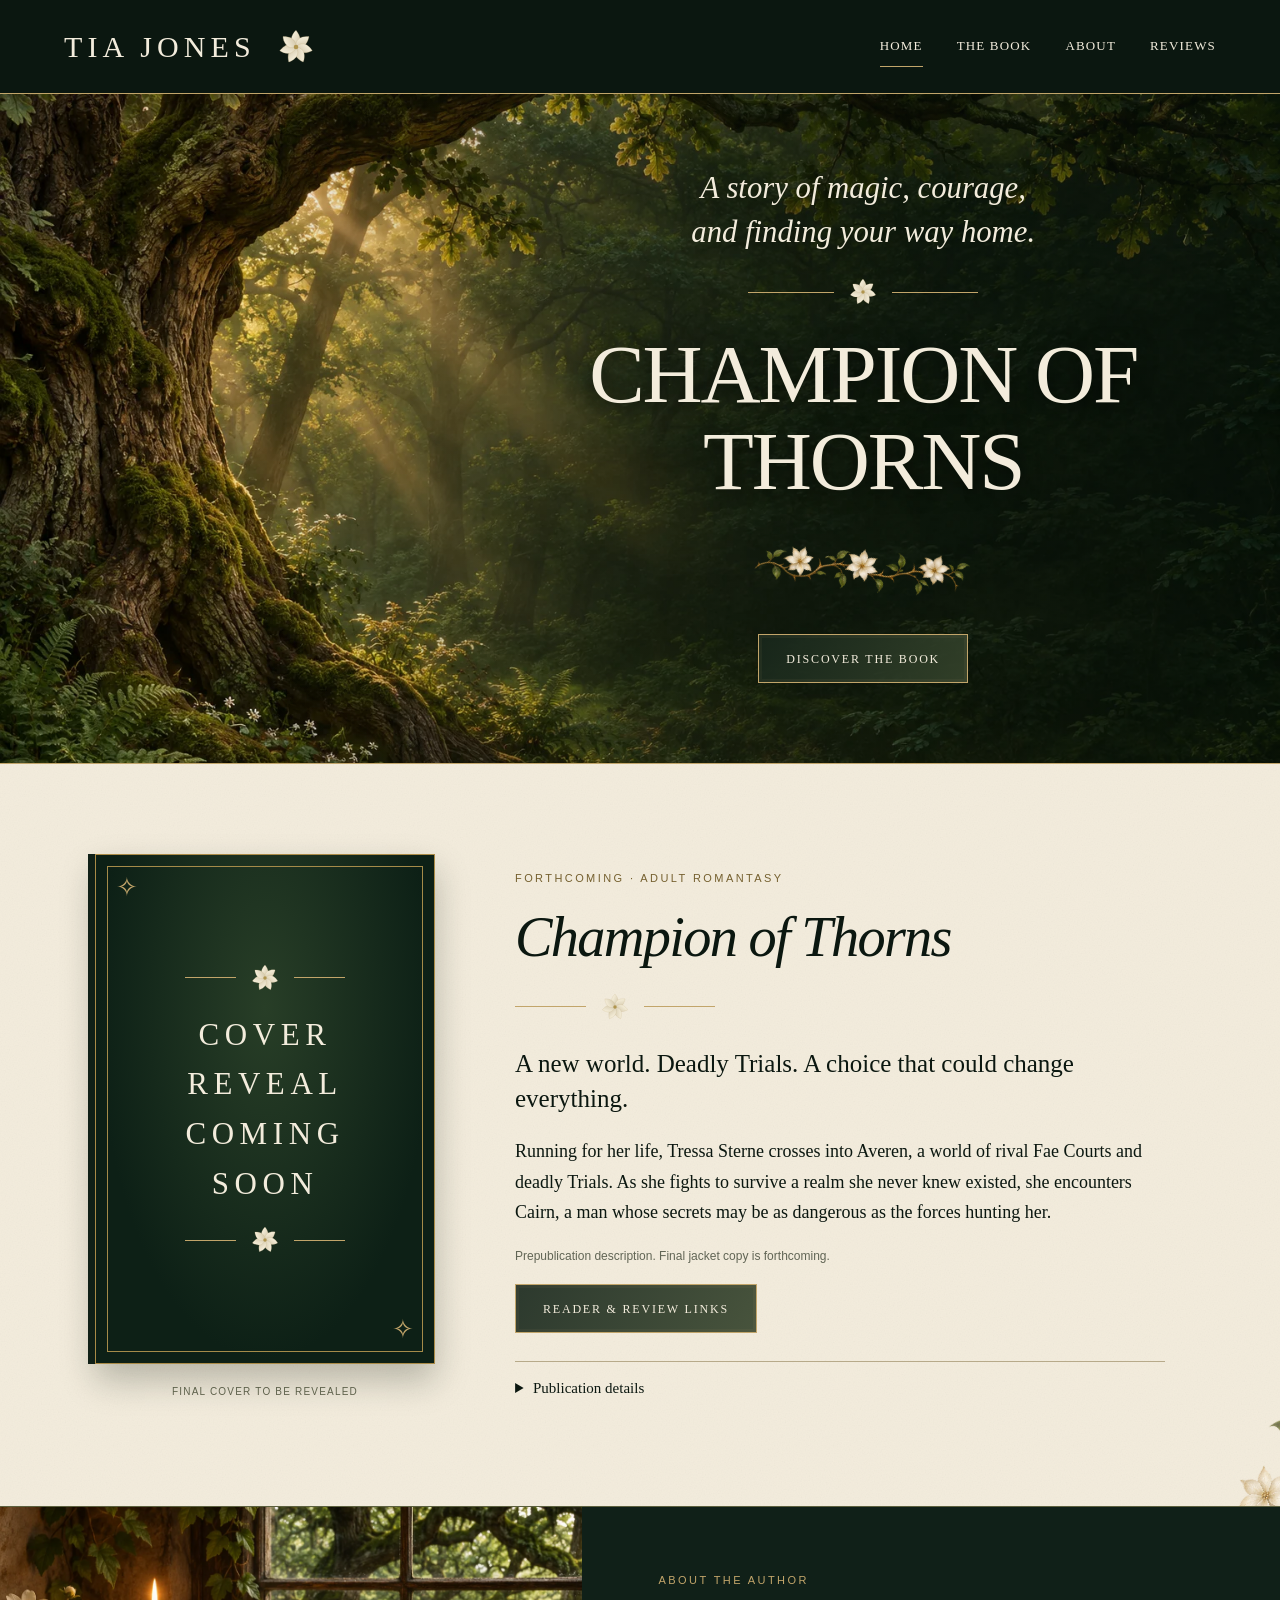
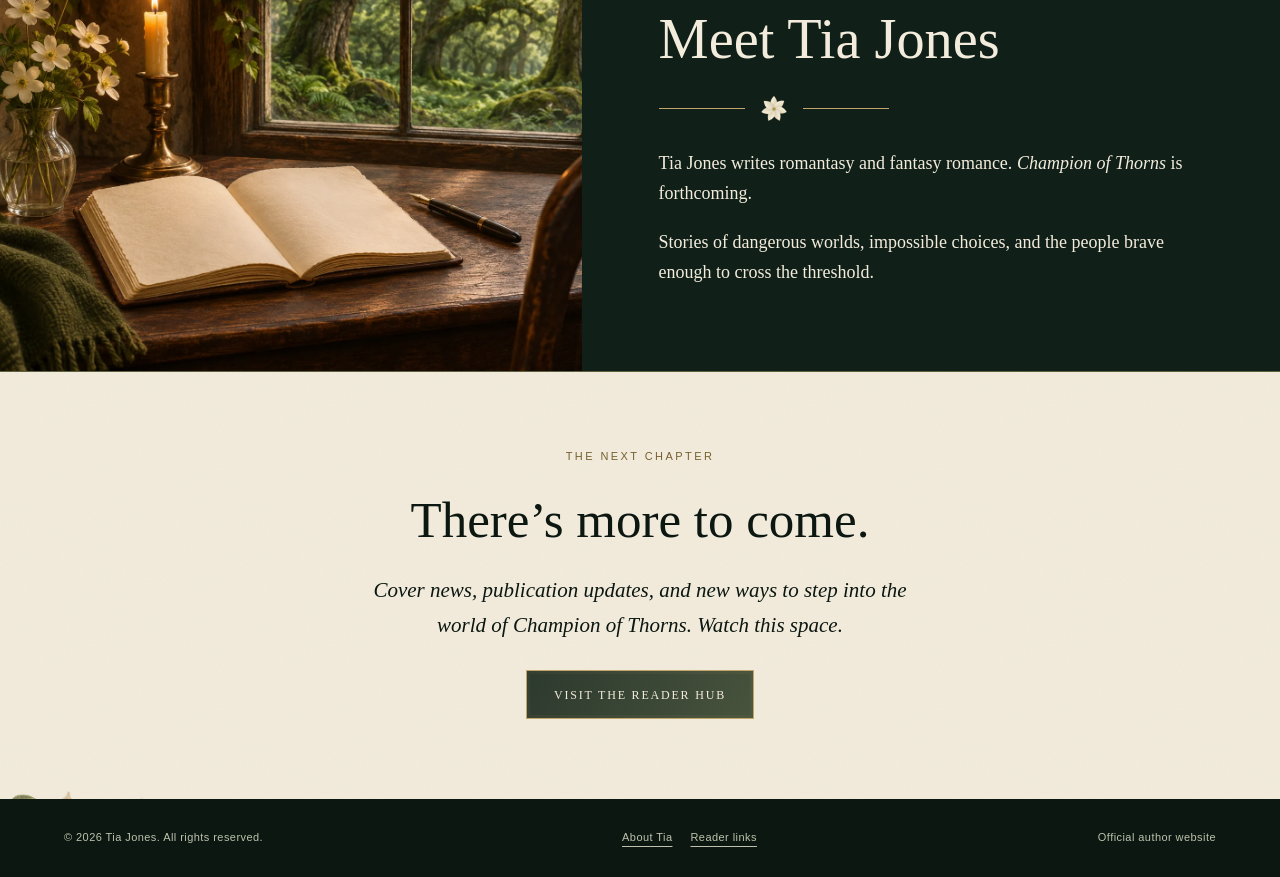
==== commit 20cc0a01: "Version shared stylesheet to refresh polished layout" ====
--- a/index.html
+++ b/index.html
@@ -6,7 +6,7 @@
 <meta name="description" content="Enter a world of rival Fae Courts, deadly Trials, and impossible choices. Discover Champion of Thorns, the forthcoming adult romantasy novel by Tia Jones.">
 <link rel="canonical" href="https://tiajonesbooks.com/">
 <link rel="icon" type="image/svg+xml" href="/assets/favicon.svg">
-<link rel="stylesheet" href="/assets/site.css">
+<link rel="stylesheet" href="/assets/site.css?v=20261113b">
 <link rel="preload" as="image" href="/assets/enchanted-oak.webp">
 <meta name="theme-color" content="#0b1710">
 <meta property="og:title" content="Tia Jones | Champion of Thorns">
--- a/assets/site.css
+++ b/assets/site.css
@@ -1 +1,3 @@
-:root{--ink:#0b1710;--forest:#102018;--cream:#f3ecdc;--gold:#c2a56a;--muted:#c5c4ad;--line:#4a553e}*{box-sizing:border-box}html{scroll-behavior:smooth;scroll-padding-top:100px}body{margin:0;background:var(--ink);color:var(--cream);font:18px/1.7 Georgia,'Times New Roman',serif}img{max-width:100%;display:block}a{color:inherit}button,input{font:inherit}a:focus-visible,summary:focus-visible{outline:3px solid var(--gold);outline-offset:7px}a{text-underline-offset:5px}.skip{position:fixed;z-index:100;top:8px;left:8px;padding:10px;background:var(--cream);color:var(--ink);transform:translateY(-150%)}.skip:focus{transform:none}.nav{position:relative;z-index:10;min-height:94px;display:flex;align-items:center;justify-content:space-between;gap:24px;padding:18px max(5vw,24px);background:var(--ink);border-bottom:1px solid var(--gold)}.brand{display:flex;gap:22px;align-items:center;text-decoration:none;white-space:nowrap;font-size:30px;letter-spacing:.17em;line-height:1}.brand img{width:36px}.links{display:flex;gap:34px;font:13px/1.5 Georgia,serif;letter-spacing:.09em;text-transform:uppercase}.links a{text-decoration:none;padding:10px 0;border-bottom:1px solid transparent}.links a:hover,.links a[aria-current=page]{border-color:var(--gold)}h1,h2,h3,p{margin-top:0}h1,h2,h3{font-weight:400}h2{font-size:clamp(38px,4.4vw,64px);line-height:1.12;margin-bottom:24px}.eyebrow{font:11px/1.6 Arial,sans-serif;letter-spacing:.22em;text-transform:uppercase;color:var(--gold);margin:0 0 18px}.hero{position:relative;isolation:isolate;min-height:670px;display:flex;align-items:center;justify-content:flex-end;padding:70px 6vw 78px;background:#101b10 url('/assets/enchanted-oak.webp') center 47%/cover no-repeat;border-bottom:1px solid var(--gold);overflow:hidden}.hero:before{content:'';position:absolute;z-index:-1;inset:0;background:linear-gradient(90deg,transparent 15%,#05110933 40%,#05110980 100%)}.hero-content{width:min(680px,61%);text-align:center}.hero .tagline{font-size:clamp(21px,2.4vw,31px);font-style:italic;line-height:1.45;max-width:540px;margin:0 auto 23px;text-wrap:balance}.hero h1{font-size:clamp(56px,6.5vw,94px);line-height:1.04;letter-spacing:-.025em;text-transform:uppercase;text-shadow:0 2px 20px #0008;margin:25px 0 14px}.hero h1 span{display:block}.divider{display:flex;align-items:center;justify-content:center;gap:15px;width:230px;max-width:100%;margin:22px auto}.divider:before,.divider:after{content:'';height:1px;flex:1;background:var(--gold)}.divider img{width:28px;height:28px}.hero-branch{width:260px;margin:-14px auto -10px;transform:rotate(-19deg);height:107px;object-fit:contain}.button{display:inline-flex;align-items:center;justify-content:center;min-height:49px;padding:13px 27px;border:1px solid var(--gold);background:linear-gradient(120deg,#17261be6,#35432be6);color:var(--cream);font:12px/1.5 Georgia,serif;letter-spacing:.15em;text-transform:uppercase;text-decoration:none;box-shadow:inset 0 0 0 3px #c2a56a10;transition:background .2s,transform .2s}.button:hover{background:#405334;transform:translateY(-2px)}.paper{background:var(--cream) url('/assets/paper.svg');color:var(--ink);position:relative;isolation:isolate;overflow:hidden}.book{display:grid;grid-template-columns:340px 1fr;gap:80px;max-width:1160px;margin:auto;padding:90px 35px 88px;align-items:center}.book-copy{max-width:650px}.paper .eyebrow{color:#75602f}.book h2{font-style:italic;letter-spacing:-.03em}.book .lede{font-size:25px;line-height:1.4;margin-bottom:20px}.book p{margin-bottom:18px}.book .divider{margin:15px 0 25px;width:200px}.fine{font:12px/1.7 Arial,sans-serif;color:#616555}.cover-wrap{text-align:center}.cover{aspect-ratio:2/3;background:radial-gradient(ellipse at 50% 30%,#283e27,#0d2016 70%);border:1px solid #aa8b47;box-shadow:-7px 0 0 #102017,0 16px 32px #17201644;position:relative;display:flex;flex-direction:column;justify-content:center;padding:34px;color:var(--cream);outline:1px solid #a58b49;outline-offset:-13px}.cover:before,.cover:after{content:'✧';position:absolute;color:var(--gold);font-size:26px}.cover:before{top:11px;left:20px}.cover:after{bottom:11px;right:20px}.cover-title{font-size:31px;line-height:1.6;letter-spacing:.18em;text-transform:uppercase;margin:18px 0}.cover .divider{margin:0 auto;width:160px}.cover-note{font:10px/1.6 Arial,sans-serif;letter-spacing:.12em;text-transform:uppercase;margin:20px 0 0;color:#63664f}.branch-corner{position:absolute;z-index:-1;pointer-events:none;width:360px;opacity:.72;right:-170px;bottom:-80px;transform:rotate(-42deg)}.book-details{margin-top:28px;border-top:1px solid #b7aa8a;padding-top:14px;font-size:15px}.book-details summary{cursor:pointer;list-style-position:outside;margin-left:18px}.meta{display:grid;grid-template-columns:1fr 1fr;gap:16px 25px;margin:24px 0 0}.meta dt{font:10px/1.6 Arial,sans-serif;letter-spacing:.1em;text-transform:uppercase;color:#70603b}.meta dd{margin:3px 0 0;font-size:14px}.about{display:grid;grid-template-columns:1fr 1.2fr;background:var(--forest);border-top:1px solid #5c603e;border-bottom:1px solid #5c603e;min-height:410px}.about-image{width:100%;height:100%;object-fit:cover;min-height:410px}.about-copy{padding:65px clamp(30px,6vw,100px);align-self:center}.about-copy p{max-width:550px;margin-bottom:18px}.about .divider{margin:18px 0 25px}.about .fine{color:#b5bba8}.updates{text-align:center;padding:76px 24px 80px}.updates .inner{position:relative;max-width:690px;margin:auto;z-index:1}.updates h2{font-size:clamp(34px,4vw,51px)}.updates p{max-width:580px;margin:0 auto 26px;font-style:italic;font-size:21px}.updates .branch-corner{left:-150px;right:auto;bottom:-140px;width:430px;transform:rotate(25deg)}.footer{display:flex;justify-content:space-between;align-items:center;gap:22px;padding:30px max(5vw,24px);color:#bec2ad;font:11px/1.6 Arial,sans-serif;letter-spacing:.04em}.footer a{margin-left:18px}.review-hero{padding:75px 24px 65px;text-align:center;background:linear-gradient(#08150ac9,#08150aeb),url('/assets/enchanted-oak.webp') center 40%/cover}.review-hero h1{font-size:clamp(43px,6vw,76px);line-height:1.1;max-width:800px;margin:10px auto 25px}.review-hero p{max-width:680px;margin:0 auto;color:#dedacb}.review-content{max-width:1080px;margin:auto;padding:65px 30px 85px}.section{margin:0 0 55px}.section-head{display:flex;align-items:end;justify-content:space-between;gap:20px;margin-bottom:24px}.section-head h2{font-size:32px;margin:0}.section-head p{font:12px Arial,sans-serif;color:#69705b;margin:0 0 6px}.section-head .eyebrow{margin-bottom:6px}.grid{display:grid;grid-template-columns:1fr 1fr;gap:15px}.card{padding:23px;border:1px solid #b8b195;background:#fff9ec77;display:flex;justify-content:space-between;gap:18px;align-items:center}.card h3{font-size:22px;margin:0 0 6px}.card p{font:13px/1.6 Arial,sans-serif;color:#5e6352;margin:0}.btn{font:9px/1.5 Arial,sans-serif;text-transform:uppercase;letter-spacing:.08em;white-space:nowrap;color:#66684f;background:#e8e2d1;padding:8px 10px;border:1px solid #bab39a}.notice{padding:25px;border-left:2px solid #96804f;background:#e8e2d4;font:14px/1.7 Arial,sans-serif}.review-content>.fine{margin-top:24px}@media(min-width:1600px){.hero{min-height:760px}.hero-content{margin-right:4vw}}@media(max-width:900px){.nav{padding:20px 25px;min-height:82px}.brand{font-size:25px;gap:14px}.brand img{width:30px}.links{gap:20px;font-size:11px}.hero{min-height:600px;padding:65px 5vw}.hero-content{width:66%}.hero h1{font-size:clamp(51px,7.5vw,68px)}.book{gap:40px;grid-template-columns:270px 1fr;padding:65px 30px}.cover-title{font-size:25px}.about-copy{padding:40px 30px}.about-image{min-height:380px}.grid{grid-template-columns:1fr}.section-head{align-items:start}}@media(max-width:620px){html{scroll-padding-top:20px}.nav{flex-direction:column;gap:10px;padding:20px 15px 12px;min-height:110px}.brand{font-size:25px}.brand img{width:26px}.links{gap:26px;font-size:10px}.hero{min-height:640px;padding:62px 22px 60px;background-position:38% center}.hero:before{background:#06150b88}.hero-content{width:100%;max-width:430px;margin:auto}.hero .tagline{font-size:24px;max-width:330px}.hero h1{font-size:clamp(48px,12vw,67px);margin:28px 0 12px}.hero-branch{width:230px}.button{font-size:11px;padding:14px 20px}.book{display:flex;flex-direction:column;gap:45px;padding:62px 25px}.cover-wrap{width:250px;max-width:85%}.cover{padding:25px}.cover-title{font-size:25px}.book h2{font-size:44px}.book .lede{font-size:23px}.meta{grid-template-columns:1fr}.about{display:block}.about-image{min-height:0;height:270px;object-position:center 65%}.about-copy{padding:48px 25px}.about h2{font-size:42px}.updates{padding:60px 25px}.updates p{font-size:19px}.updates .branch-corner{opacity:.28}.footer{flex-direction:column;text-align:center;padding:28px 20px;gap:12px}.footer a{margin:0 10px}.review-hero{padding:55px 25px}.review-content{padding:45px 20px 55px}.section-head{display:block}.section-head p{margin-top:12px}.card{align-items:flex-start;flex-direction:column;gap:13px}.card .btn{align-self:flex-start}.section-head h2{font-size:29px}}@media(prefers-reduced-motion:reduce){html{scroll-behavior:auto}.button{transition:none}.button:hover{transform:none}}
+:root{--ink:#0b1710;--forest:#102018;--cream:#f3ecdc;--gold:#c2a56a;--muted:#c5c4ad;--line:#4a553e}*{box-sizing:border-box}html{scroll-behavior:smooth;scroll-padding-top:100px}body{margin:0;background:var(--ink);color:var(--cream);font:18px/1.7 Georgia,'Times New Roman',serif}img{max-width:100%;display:block}a{color:inherit}button,input{font:inherit}a:focus-visible,summary:focus-visible{outline:3px solid var(--gold);outline-offset:7px}a{text-underline-offset:5px}.skip{position:fixed;z-index:100;top:8px;left:8px;padding:10px;background:var(--cream);color:var(--ink);transform:translateY(-150%)}.skip:focus{transform:none}.nav{position:relative;z-index:10;min-height:94px;display:flex;align-items:center;justify-content:space-between;gap:24px;padding:18px max(5vw,24px);background:var(--ink);border-bottom:1px solid var(--gold)}.brand{display:flex;gap:22px;align-items:center;text-decoration:none;white-space:nowrap;font-size:30px;letter-spacing:.17em;line-height:1}.brand img{width:36px}.links{display:flex;gap:34px;font:13px/1.5 Georgia,serif;letter-spacing:.09em;text-transform:uppercase}.links a{text-decoration:none;padding:10px 0;border-bottom:1px solid transparent}.links a:hover,.links a[aria-current=page]{border-color:var(--gold)}h1,h2,h3,p{margin-top:0}h1,h2,h3{font-weight:400}h2{font-size:clamp(38px,4.4vw,64px);line-height:1.12;margin-bottom:24px}.eyebrow{font:11px/1.6 Arial,sans-serif;letter-spacing:.22em;text-transform:uppercase;color:var(--gold);margin:0 0 18px}.hero{position:relative;isolation:isolate;min-height:670px;display:flex;align-items:center;justify-content:flex-end;padding:70px 6vw 78px;background:#101b10 url('/assets/enchanted-oak.webp') center 47%/cover no-repeat;border-bottom:1px solid var(--gold);overflow:hidden}.hero:before{content:'';position:absolute;z-index:-1;inset:0;background:linear-gradient(90deg,transparent 15%,#05110933 40%,#05110980 100%)}.hero-content{width:min(680px,61%);text-align:center}.hero .tagline{font-size:clamp(21px,2.4vw,31px);font-style:italic;line-height:1.45;max-width:540px;margin:0 auto 23px;text-wrap:balance}.hero h1{font-size:clamp(56px,6.5vw,94px);line-height:1.04;letter-spacing:-.025em;text-transform:uppercase;text-shadow:0 2px 20px #0008;margin:25px 0 14px}.hero h1 span{display:block}.divider{display:flex;align-items:center;justify-content:center;gap:15px;width:230px;max-width:100%;margin:22px auto}.divider:before,.divider:after{content:'';height:1px;flex:1;background:var(--gold)}.divider img{width:28px;height:28px}.hero-branch{width:260px;margin:0 auto 16px;transform:rotate(26deg);height:100px;object-fit:contain}.button{display:inline-flex;align-items:center;justify-content:center;min-height:49px;padding:13px 27px;border:1px solid var(--gold);background:linear-gradient(120deg,#17261be6,#35432be6);color:var(--cream);font:12px/1.5 Georgia,serif;letter-spacing:.15em;text-transform:uppercase;text-decoration:none;box-shadow:inset 0 0 0 3px #c2a56a10;transition:background .2s,transform .2s}.button:hover{background:#405334;transform:translateY(-2px)}.paper{background:var(--cream) url('/assets/paper.svg');color:var(--ink);position:relative;isolation:isolate;overflow:hidden}.book{display:grid;grid-template-columns:340px 1fr;gap:80px;max-width:1160px;margin:auto;padding:90px 35px 88px;align-items:center}.book-copy{max-width:650px}.paper .eyebrow{color:#75602f}.book h2{font-style:italic;letter-spacing:-.03em}.book .lede{font-size:25px;line-height:1.4;margin-bottom:20px}.book p{margin-bottom:18px}.book .divider{margin:15px 0 25px;width:200px}.fine{font:12px/1.7 Arial,sans-serif;color:#616555}.cover-wrap{text-align:center}.cover{aspect-ratio:2/3;background:radial-gradient(ellipse at 50% 30%,#283e27,#0d2016 70%);border:1px solid #aa8b47;box-shadow:-7px 0 0 #102017,0 16px 32px #17201644;position:relative;display:flex;flex-direction:column;justify-content:center;padding:34px;color:var(--cream);outline:1px solid #a58b49;outline-offset:-13px}.cover:before,.cover:after{content:'✧';position:absolute;color:var(--gold);font-size:26px}.cover:before{top:11px;left:20px}.cover:after{bottom:11px;right:20px}.cover-title{font-size:31px;line-height:1.6;letter-spacing:.18em;text-transform:uppercase;margin:18px 0}.cover .divider{margin:0 auto;width:160px}.cover-note{font:10px/1.6 Arial,sans-serif;letter-spacing:.12em;text-transform:uppercase;margin:20px 0 0;color:#63664f}.branch-corner{height:auto;position:absolute;z-index:-1;pointer-events:none;width:360px;opacity:.72;right:-170px;bottom:-80px;transform:rotate(-42deg)}.book-details{margin-top:28px;border-top:1px solid #b7aa8a;padding-top:14px;font-size:15px}.book-details summary{cursor:pointer;list-style-position:outside;margin-left:18px}.meta{display:grid;grid-template-columns:1fr 1fr;gap:16px 25px;margin:24px 0 0}.meta dt{font:10px/1.6 Arial,sans-serif;letter-spacing:.1em;text-transform:uppercase;color:#70603b}.meta dd{margin:3px 0 0;font-size:14px}.about{display:grid;grid-template-columns:1fr 1.2fr;background:var(--forest);border-top:1px solid #5c603e;border-bottom:1px solid #5c603e;min-height:410px}.about-image{width:100%;height:100%;object-fit:cover;min-height:410px}.about-copy{padding:65px clamp(30px,6vw,100px);align-self:center}.about-copy p{max-width:550px;margin-bottom:18px}.about .divider{margin:18px 0 25px}.about .fine{color:#b5bba8}.updates{text-align:center;padding:76px 24px 80px}.updates .inner{position:relative;max-width:690px;margin:auto;z-index:1}.updates h2{font-size:clamp(34px,4vw,51px)}.updates p{max-width:580px;margin:0 auto 26px;font-style:italic;font-size:21px}.updates .branch-corner{left:-150px;right:auto;bottom:-140px;width:430px;transform:rotate(25deg)}.footer{display:flex;justify-content:space-between;align-items:center;gap:22px;padding:30px max(5vw,24px);color:#bec2ad;font:11px/1.6 Arial,sans-serif;letter-spacing:.04em}.footer a{margin-left:18px}.review-hero{padding:75px 24px 65px;text-align:center;background:linear-gradient(#08150ac9,#08150aeb),url('/assets/enchanted-oak.webp') center 40%/cover}.review-hero h1{font-size:clamp(43px,6vw,76px);line-height:1.1;max-width:800px;margin:10px auto 25px}.review-hero p{max-width:680px;margin:0 auto;color:#dedacb}.review-content{max-width:1080px;margin:auto;padding:65px 30px 85px}.section{margin:0 0 55px}.section-head{display:flex;align-items:end;justify-content:space-between;gap:20px;margin-bottom:24px}.section-head h2{font-size:32px;margin:0}.section-head p{font:12px Arial,sans-serif;color:#69705b;margin:0 0 6px}.section-head .eyebrow{margin-bottom:6px}.grid{display:grid;grid-template-columns:1fr 1fr;gap:15px}.card{padding:23px;border:1px solid #b8b195;background:#fff9ec77;display:flex;justify-content:space-between;gap:18px;align-items:center}.card h3{font-size:22px;margin:0 0 6px}.card p{font:13px/1.6 Arial,sans-serif;color:#5e6352;margin:0}.btn{font:9px/1.5 Arial,sans-serif;text-transform:uppercase;letter-spacing:.08em;white-space:nowrap;color:#66684f;background:#e8e2d1;padding:8px 10px;border:1px solid #bab39a}.notice{padding:25px;border-left:2px solid #96804f;background:#e8e2d4;font:14px/1.7 Arial,sans-serif}.review-content>.fine{margin-top:24px}@media(min-width:1600px){.hero{min-height:760px}.hero-content{margin-right:4vw}}@media(max-width:900px){.nav{padding:20px 25px;min-height:82px}.brand{font-size:25px;gap:14px}.brand img{width:30px}.links{gap:20px;font-size:11px}.hero{min-height:600px;padding:65px 5vw}.hero-content{width:66%}.hero h1{font-size:clamp(51px,7.5vw,68px)}.book{gap:40px;grid-template-columns:270px 1fr;padding:65px 30px}.cover-title{font-size:25px}.about-copy{padding:40px 30px}.about-image{min-height:380px}.grid{grid-template-columns:1fr}.section-head{align-items:start}}@media(max-width:620px){html{scroll-padding-top:20px}.nav{flex-direction:column;gap:10px;padding:20px 15px 12px;min-height:110px}.brand{font-size:25px}.brand img{width:26px}.links{gap:26px;font-size:10px}.hero{min-height:640px;padding:62px 22px 60px;background-position:38% center}.hero:before{background:#06150b88}.hero-content{width:100%;max-width:430px;margin:auto}.hero .tagline{font-size:24px;max-width:330px}.hero h1{font-size:clamp(48px,12vw,67px);margin:28px 0 12px}.hero-branch{width:230px}.button{font-size:11px;padding:14px 20px}.book{display:flex;flex-direction:column;gap:45px;padding:62px 25px}.cover-wrap{width:250px;max-width:85%}.cover{padding:25px}.cover-title{font-size:25px}.book h2{font-size:44px}.book .lede{font-size:23px}.meta{grid-template-columns:1fr}.about{display:block}.about-image{min-height:0;height:270px;object-position:center 65%}.about-copy{padding:48px 25px}.about h2{font-size:42px}.updates{padding:60px 25px}.updates p{font-size:19px}.updates .branch-corner{opacity:.28}.footer{flex-direction:column;text-align:center;padding:28px 20px;gap:12px}.footer a{margin:0 10px}.review-hero{padding:55px 25px}.review-content{padding:45px 20px 55px}.section-head{display:block}.section-head p{margin-top:12px}.card{align-items:flex-start;flex-direction:column;gap:13px}.card .btn{align-self:flex-start}.section-head h2{font-size:29px}}@media(prefers-reduced-motion:reduce){html{scroll-behavior:auto}.button{transition:none}.button:hover{transform:none}}
+
+.skip:not(:focus){clip-path:inset(50%);height:1px;width:1px;overflow:hidden;white-space:nowrap}.updates .eyebrow{font:11px/1.6 Arial,sans-serif;font-style:normal}
